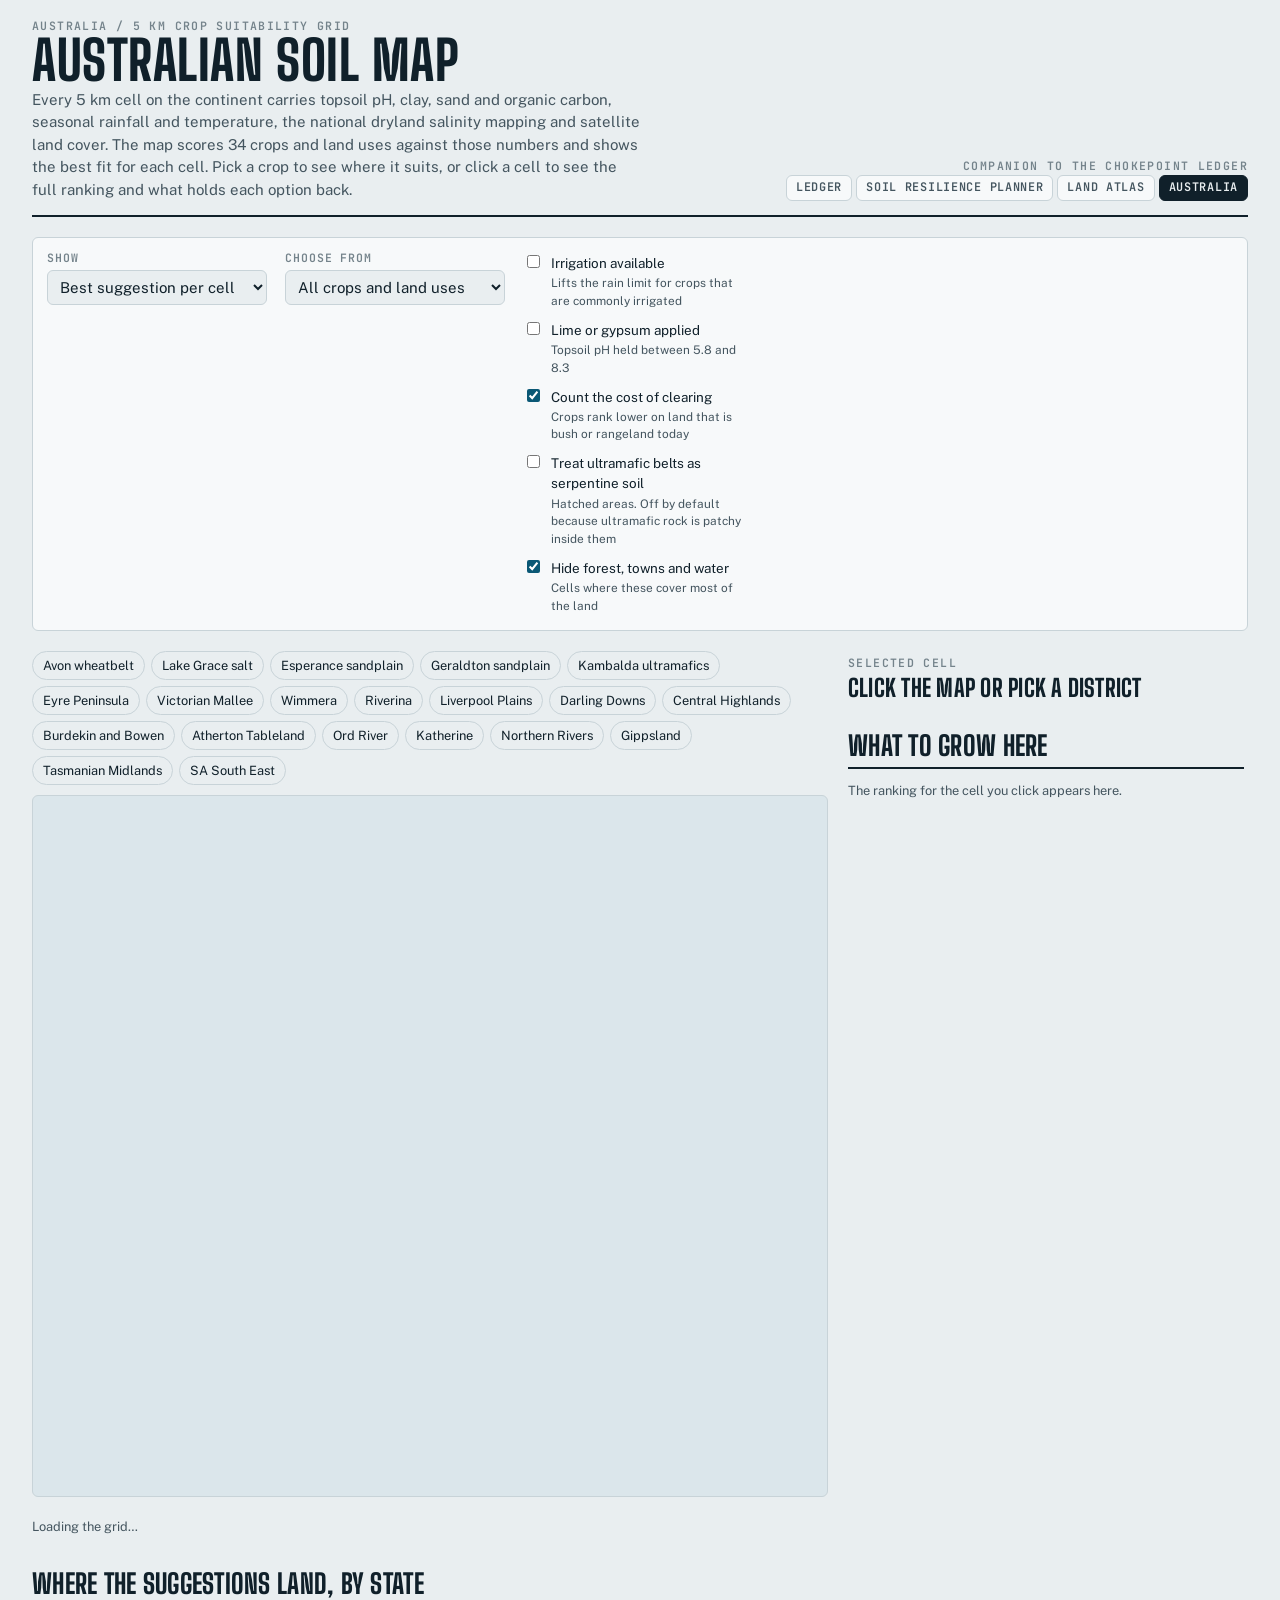
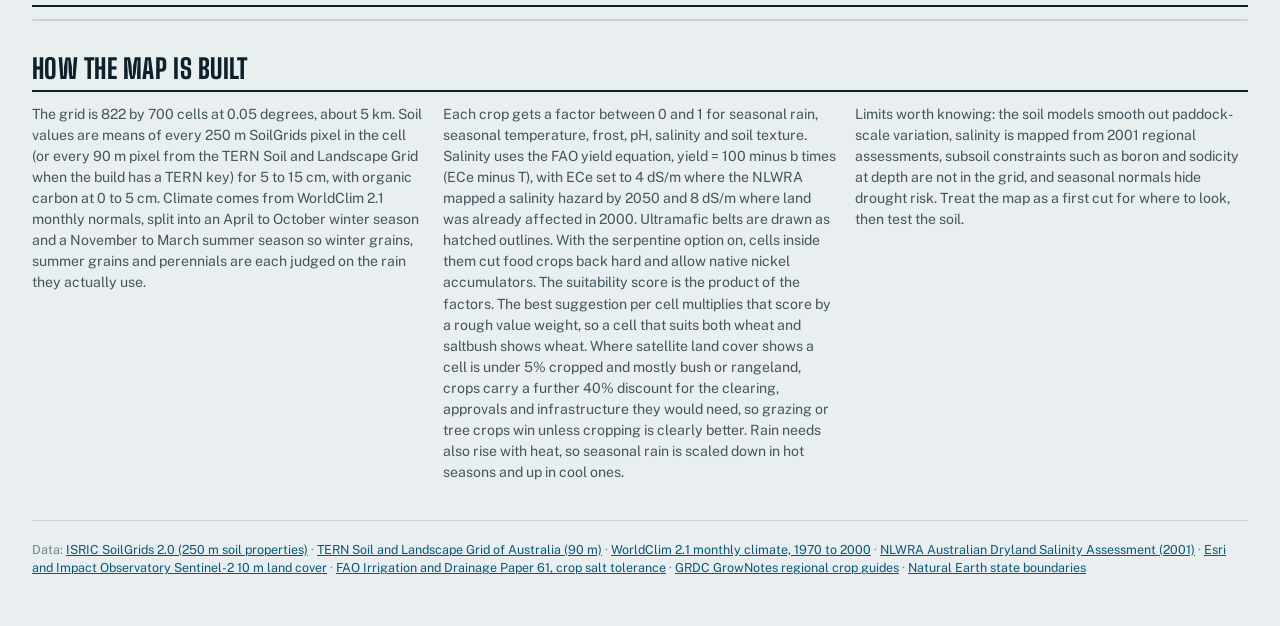
==== au.html @ 1408607e "Australian Soil Map: 5 km grid page, crop table, salinity coding Co-Authored-By: Claude Opus 5.5 <no" ====
<!doctype html>
<html lang="en">
<head>
<meta charset="utf-8">
<meta name="viewport" content="width=device-width, initial-scale=1, viewport-fit=cover">
<title>Australian Soil Map</title>
<meta name="description" content="A 5 km grid of Australian soil, climate, dryland salinity and land cover, scored against 34 crops and land uses to suggest what to grow and where. Click any cell for the full ranking and what limits each option.">
<link rel="stylesheet" href="https://js.arcgis.com/4.34/esri/themes/light/main.css" media="(prefers-color-scheme: light), (prefers-color-scheme: no-preference)">
<link rel="stylesheet" href="https://js.arcgis.com/4.34/esri/themes/dark/main.css" media="(prefers-color-scheme: dark)">
<link rel="stylesheet" href="assets/style.css">
</head>
<body>
<div class="wrap">
  <header class="mast">
    <div>
      <p class="eyebrow">Australia / 5 km crop suitability grid</p>
      <h1>Australian Soil Map</h1>
      <p class="lede">Every 5 km cell on the continent carries topsoil pH, clay, sand and organic carbon, seasonal rainfall and temperature, the national dryland salinity mapping and satellite land cover. The map scores 34 crops and land uses against those numbers and shows the best fit for each cell. Pick a crop to see where it suits, or click a cell to see the full ranking and what holds each option back.</p>
    </div>
    <div class="meta">
      <span class="eyebrow">Companion to the Chokepoint Ledger</span>
      <nav class="sitenav" aria-label="Pages"><a href="index.html">Ledger</a><a href="soil.html">Soil Resilience Planner</a><a href="land.html">Land Atlas</a><a href="au.html" aria-current="page">Australia</a></nav>
    </div>
  </header>

  <section class="auctl" aria-label="Map controls">
    <div class="field">
      <label for="modeSel">Show</label>
      <select id="modeSel">
        <optgroup label="Suggestions">
          <option value="best">Best suggestion per cell</option>
          <option value="crop">Suitability for one crop</option>
        </optgroup>
        <optgroup label="Soil and climate">
          <option value="ph">Topsoil pH</option>
          <option value="clay">Clay content</option>
          <option value="soc">Organic carbon</option>
          <option value="rain">Annual rainfall</option>
          <option value="rainW">April to October rainfall</option>
          <option value="rainS">November to March rainfall</option>
          <option value="sal">Dryland salinity (NLWRA)</option>
          <option value="crops">Current cropping share</option>
        </optgroup>
      </select>
    </div>
    <div class="field" id="cropField">
      <label for="cropSel">Crop</label>
      <select id="cropSel"></select>
    </div>
    <div class="field" id="groupField">
      <label for="groupSel">Choose from</label>
      <select id="groupSel"></select>
    </div>
    <div class="auchecks">
      <label class="check"><input type="checkbox" id="irr"> Irrigation available <span class="note">Lifts the rain limit for crops that are commonly irrigated</span></label>
      <label class="check"><input type="checkbox" id="fix"> Lime or gypsum applied <span class="note">Topsoil pH held between 5.8 and 8.3</span></label>
      <label class="check"><input type="checkbox" id="conv" checked> Count the cost of clearing <span class="note">Crops rank lower on land that is bush or rangeland today</span></label>
      <label class="check"><input type="checkbox" id="ultra"> Treat ultramafic belts as serpentine soil <span class="note">Hatched areas. Off by default because ultramafic rock is patchy inside them</span></label>
      <label class="check"><input type="checkbox" id="farm" checked> Hide forest, towns and water <span class="note">Cells where these cover most of the land</span></label>
    </div>
  </section>

  <div class="atlas">
    <div class="atlas-map">
      <div class="presets" id="districts" aria-label="Jump to a district"></div>
      <div id="viewDiv" role="application" aria-label="Map of Australia. Click a cell to see its crop ranking."></div>
      <div class="maplegend" id="legend"></div>
      <p class="note" id="status">Loading the grid…</p>
    </div>

    <aside class="atlas-side" aria-live="polite">
      <section class="spot">
        <span class="eyebrow">Selected cell</span>
        <h2 id="cellName">Click the map or pick a district</h2>
        <p class="note" id="cellCoords"></p>
        <div class="readouts" id="cellRo"></div>
      </section>
      <section class="overrides" id="ecBox" hidden>
        <div class="field">
          <label for="ecIn">Root-zone salinity for this cell, ECe <span class="mono" id="ecVal"></span></label>
          <input type="range" id="ecIn" min="0" max="40" step="0.5" value="1">
          <span class="note">Set from the salinity map. Move it to match a soil test or an EM38 survey.</span>
        </div>
      </section>
      <section>
        <div class="sec-head"><h2>What to grow here</h2></div>
        <div id="cellCrops"><p class="note">The ranking for the cell you click appears here.</p></div>
      </section>
      <section id="cellLinks" class="exports" hidden></section>
    </aside>
  </div>

  <section class="ausec">
    <div class="sec-head"><h2 id="tallyHead">Where the suggestions land, by state</h2></div>
    <p class="note" id="tallyNote"></p>
    <div class="tscroll"><table id="tally"></table></div>
  </section>

  <section class="ausec">
    <div class="sec-head"><h2>How the map is built</h2></div>
    <div class="method2">
      <p>The grid is 822 by 700 cells at 0.05 degrees, about 5 km. Soil values are means of every 250 m SoilGrids pixel in the cell (or every 90 m pixel from the TERN Soil and Landscape Grid when the build has a TERN key) for 5 to 15 cm, with organic carbon at 0 to 5 cm. Climate comes from WorldClim 2.1 monthly normals, split into an April to October winter season and a November to March summer season so winter grains, summer grains and perennials are each judged on the rain they actually use.</p>
      <p>Each crop gets a factor between 0 and 1 for seasonal rain, seasonal temperature, frost, pH, salinity and soil texture. Salinity uses the FAO yield equation, yield = 100 minus b times (ECe minus T), with ECe set to 4 dS/m where the NLWRA mapped a salinity hazard by 2050 and 8 dS/m where land was already affected in 2000. Ultramafic belts are drawn as hatched outlines. With the serpentine option on, cells inside them cut food crops back hard and allow native nickel accumulators. The suitability score is the product of the factors. The best suggestion per cell multiplies that score by a rough value weight, so a cell that suits both wheat and saltbush shows wheat. Where satellite land cover shows a cell is under 5% cropped and mostly bush or rangeland, crops carry a further 40% discount for the clearing, approvals and infrastructure they would need, so grazing or tree crops win unless cropping is clearly better. Rain needs also rise with heat, so seasonal rain is scaled down in hot seasons and up in cool ones.</p>
      <p>Limits worth knowing: the soil models smooth out paddock-scale variation, salinity is mapped from 2001 regional assessments, subsoil constraints such as boron and sodicity at depth are not in the grid, and seasonal normals hide drought risk. Treat the map as a first cut for where to look, then test the soil.</p>
    </div>
  </section>

  <section class="foot">
    <span id="built"></span>
    <span id="ausources"></span>
  </section>
</div>
<script src="data/au_crops.js"></script>
<script src="https://js.arcgis.com/4.34/"></script>
<script src="assets/au.js"></script>
</body>
</html>
---- assets/style.css ----
@font-face { font-family: "Big Shoulders Display"; font-weight: 700; font-display: swap; src: url("fonts/big-shoulders-display-latin-700-normal.woff2") format("woff2"); }
@font-face { font-family: "Big Shoulders Display"; font-weight: 800; font-display: swap; src: url("fonts/big-shoulders-display-latin-800-normal.woff2") format("woff2"); }
@font-face { font-family: "Public Sans"; font-weight: 400; font-display: swap; src: url("fonts/public-sans-latin-400-normal.woff2") format("woff2"); }
@font-face { font-family: "Public Sans"; font-weight: 600; font-display: swap; src: url("fonts/public-sans-latin-600-normal.woff2") format("woff2"); }
@font-face { font-family: "Public Sans"; font-weight: 700; font-display: swap; src: url("fonts/public-sans-latin-700-normal.woff2") format("woff2"); }
@font-face { font-family: "JetBrains Mono"; font-weight: 400; font-display: swap; src: url("fonts/jetbrains-mono-latin-400-normal.woff2") format("woff2"); }
@font-face { font-family: "JetBrains Mono"; font-weight: 600; font-display: swap; src: url("fonts/jetbrains-mono-latin-600-normal.woff2") format("woff2"); }
@font-face { font-family: "JetBrains Mono"; font-weight: 700; font-display: swap; src: url("fonts/jetbrains-mono-latin-700-normal.woff2") format("woff2"); }
/* Layout concept: a harbour-master's chart desk. The sea chart dominates, ledgers sit underneath. */
:root {
  --bg: #e9eef0;
  --surface: #f7f9fa;
  --ink: #10202a;
  --ink-2: #44555f;
  --muted: #74838b;
  --line: #c8d3d8;
  --sea: #dbe6eb;
  --land: #c4cfcb;
  --land-line: #f1f5f6;
  --accent: #0a5875;
  --accent-ink: #ffffff;
  --risk-lo: #8fb3c2;
  --risk-hi: #b8281a;
  --seq-lo: #e4ecef;
  --seq-oil: #0a4f6b;
  --seq-soil: #2f6b2a;
  --seq-vul: #a3261a;
  --div-neg: #b5481f;
  --div-pos: #1d6a8f;
  --div-mid: #d7dcdc;
  --s-severe: #b42318;
  --s-elevated: #b85f00;
  --s-watch: #7a6c00;
  --s-open: #2b7353;
  --s-bypass: #0a5875;
  --g-energy: #2a78d6;
  --g-fert: #eb6834;
  --g-food: #1baf7a;
  --g-metals: #eda100;
  --f-display: "Big Shoulders Display", "Arial Narrow", "Roboto Condensed", sans-serif;
  --f-body: "Public Sans", "Segoe UI", system-ui, sans-serif;
  --f-data: "JetBrains Mono", ui-monospace, "SF Mono", Menlo, monospace;
  --r: 6px;
}
@media (prefers-color-scheme: dark) {
  :root:not([data-theme="light"]) {
    --bg: #0c1418; --surface: #121d23; --ink: #e5edf0; --ink-2: #a8b7be; --muted: #7d8d95; --line: #25363f;
    --sea: #0f1c23; --land: #24343c; --land-line: #0c1418; --accent: #5cb2d4; --accent-ink: #06141a;
    --risk-lo: #3f6b7d; --risk-hi: #ff6b4d; --seq-lo: #1a2a31; --seq-oil: #6cc4e6; --seq-soil: #8fd17e; --seq-vul: #ff7a5c;
    --div-neg: #ff8a5c; --div-pos: #6cc4e6; --div-mid: #2b3940;
    --s-severe: #ff6b5b; --s-elevated: #f0a040; --s-watch: #d8c64a; --s-open: #5fc495; --s-bypass: #5cb2d4;
    --g-energy: #3987e5; --g-fert: #d95926; --g-food: #199e70; --g-metals: #c98500;
    color-scheme: dark;
  }
}
:root[data-theme="dark"] {
  --bg: #0c1418; --surface: #121d23; --ink: #e5edf0; --ink-2: #a8b7be; --muted: #7d8d95; --line: #25363f;
  --sea: #0f1c23; --land: #24343c; --land-line: #0c1418; --accent: #5cb2d4; --accent-ink: #06141a;
  --risk-lo: #3f6b7d; --risk-hi: #ff6b4d; --seq-lo: #1a2a31; --seq-oil: #6cc4e6; --seq-soil: #8fd17e; --seq-vul: #ff7a5c;
  --div-neg: #ff8a5c; --div-pos: #6cc4e6; --div-mid: #2b3940;
  --s-severe: #ff6b5b; --s-elevated: #f0a040; --s-watch: #d8c64a; --s-open: #5fc495; --s-bypass: #5cb2d4;
  --g-energy: #3987e5; --g-fert: #d95926; --g-food: #199e70; --g-metals: #c98500;
  color-scheme: dark;
}

* { box-sizing: border-box; }
[hidden] { display: none !important; }
body { margin: 0; background: var(--bg); color: var(--ink); font: 15px/1.5 var(--f-body); }
.wrap { max-width: 1440px; margin: 0 auto; padding-inline: clamp(16px, 3vw, 32px); padding-block: 20px 48px; }
h1, h2, h3 { font-family: var(--f-display); font-weight: 800; letter-spacing: 0.01em; text-wrap: balance; margin: 0; line-height: 1.05; }
h1 { font-size: clamp(2.1rem, 4.6vw, 3.4rem); text-transform: uppercase; }
h2 { font-size: 1.7rem; text-transform: uppercase; }
h3 { font-size: 1.15rem; text-transform: uppercase; letter-spacing: 0.03em; }
p { margin: 0; }
a { color: var(--accent); }
.mono, .num { font-family: var(--f-data); font-variant-numeric: tabular-nums; }
.eyebrow { font: 600 0.72rem/1 var(--f-data); letter-spacing: 0.12em; text-transform: uppercase; color: var(--muted); }
.lede { color: var(--ink-2); max-width: 68ch; }

/* masthead */
.mast { display: grid; grid-template-columns: minmax(0, 1fr) auto; gap: 12px 24px; align-items: end; border-bottom: 2px solid var(--ink); padding-bottom: 14px; }
.mast .meta { text-align: right; display: grid; gap: 4px; }
.pill { display: inline-flex; align-items: center; gap: 6px; font: 600 0.72rem/1 var(--f-data); letter-spacing: 0.06em; text-transform: uppercase; padding: 5px 8px; border-radius: 999px; border: 1px solid currentColor; }
.pill::before { content: ""; width: 7px; height: 7px; border-radius: 50%; background: currentColor; }
.st-severe { color: var(--s-severe); } .st-elevated { color: var(--s-elevated); } .st-watch { color: var(--s-watch); }
.st-open { color: var(--s-open); } .st-bypass { color: var(--s-bypass); }

/* ticker strip */
.tape { display: grid; grid-template-columns: repeat(6, minmax(0, 1fr)); border-bottom: 1px solid var(--line); }
.tape > div { padding: 12px 14px 12px 0; display: grid; gap: 2px; min-width: 0; }
.tape > div + div { padding-left: 14px; border-left: 1px solid var(--line); }
.tape .v { font: 700 1.55rem/1.1 var(--f-data); font-variant-numeric: tabular-nums; }
.tape .v small { font-size: 0.7rem; color: var(--muted); margin-left: 4px; font-weight: 500; }
.tape .k { font-size: 0.78rem; font-weight: 600; }
.tape .n { font-size: 0.72rem; color: var(--muted); }

/* live price strip */
.live { margin-top: 22px; display: grid; gap: 10px; }
.live-head { display: flex; flex-wrap: wrap; gap: 6px 16px; align-items: baseline; justify-content: space-between; }
.live-grid { display: grid; grid-template-columns: repeat(auto-fill, minmax(210px, 1fr)); gap: 0; border-top: 1px solid var(--line); border-left: 1px solid var(--line); }
.lcard { padding: 10px 12px 8px; border-right: 1px solid var(--line); border-bottom: 1px solid var(--line); display: grid; gap: 2px; min-width: 0; background: var(--surface); }
.lcard .k { font-size: 0.78rem; font-weight: 600; display: flex; align-items: center; gap: 6px; }
.lcard .v { font: 700 1.25rem/1.15 var(--f-data); font-variant-numeric: tabular-nums; }
.lcard .v small { font-size: 0.68rem; color: var(--muted); font-weight: 500; margin-left: 4px; }
.lcard .d { font: 0.72rem/1.3 var(--f-data); color: var(--ink-2); font-variant-numeric: tabular-nums; }
.lcard .d b { color: var(--ink); }
.lcard svg { width: 100%; height: 38px; display: block; overflow: visible; }
.lcard .spark { fill: none; stroke: var(--ink-2); stroke-width: 1.5; vector-effect: non-scaling-stroke; }
.lcard .area { fill: var(--accent); fill-opacity: 0.08; }
.lcard .war { stroke: var(--s-severe); stroke-dasharray: 2 2; stroke-width: 1; vector-effect: non-scaling-stroke; }
.lcard .end { fill: var(--ink); }
.stale { font: 600 0.6rem/1 var(--f-data); color: var(--s-elevated); border: 1px solid currentColor; padding: 2px 4px; border-radius: 3px; }
.livetag { font: 600 0.6rem/1 var(--f-data); color: var(--s-open); letter-spacing: 0.06em; margin-left: 6px; vertical-align: middle; }

/* desk */
.desk { display: grid; grid-template-columns: minmax(0, 1fr) 310px; gap: 0; margin-top: 18px; border: 1px solid var(--line); border-radius: var(--r); background: var(--surface); overflow: hidden; }
.mapbox { position: relative; min-width: 0; background: var(--sea); display: flex; flex-direction: column; justify-content: center; padding-bottom: 54px; }
#map { display: block; width: 100%; height: auto; touch-action: none; }
#map .land { fill: var(--land); stroke: var(--land-line); stroke-width: 0.5; vector-effect: non-scaling-stroke; }
#map .grat { fill: none; stroke: var(--ink); stroke-opacity: 0.07; stroke-width: 0.5; vector-effect: non-scaling-stroke; }
#map .route { fill: none; stroke-linecap: round; cursor: pointer; vector-effect: non-scaling-stroke; }
#map .route.dim { stroke-opacity: 0.08 !important; }
#map .route.sel { stroke-dasharray: none; }
#map .route-hit { fill: none; stroke: transparent; stroke-width: 12; cursor: pointer; vector-effect: non-scaling-stroke; }
#map .choke circle { stroke: var(--surface); stroke-width: 2; vector-effect: non-scaling-stroke; cursor: pointer; }
#map .choke text { font: 600 10px var(--f-data); fill: var(--ink); paint-order: stroke; stroke: var(--sea); stroke-width: 3px; pointer-events: none; }
.mapctl { position: absolute; left: 12px; bottom: 12px; display: flex; gap: 6px; }
.legend { position: absolute; right: 12px; bottom: 12px; background: color-mix(in srgb, var(--surface) 88%, transparent); border: 1px solid var(--line); border-radius: var(--r); padding: 8px 10px; font-size: 0.72rem; display: grid; gap: 6px; max-width: 260px; }
.legend .ramp { height: 8px; border-radius: 2px; }
.legend .ends { display: flex; justify-content: space-between; color: var(--muted); font-family: var(--f-data); }

.side { border-left: 1px solid var(--line); padding: 16px; display: grid; gap: 16px; align-content: start; min-width: 0; }
.field { display: grid; gap: 6px; }
.field label, .field .lab { font: 600 0.72rem/1 var(--f-data); letter-spacing: 0.08em; text-transform: uppercase; color: var(--muted); }
select, button, input { font: inherit; color: inherit; }
select { width: 100%; padding: 7px 8px; border: 1px solid var(--line); border-radius: var(--r); background: var(--bg); }
.chips { display: flex; flex-wrap: wrap; gap: 6px; }
.chip { border: 1px solid var(--line); background: var(--bg); border-radius: 999px; padding: 4px 10px; font-size: 0.8rem; cursor: pointer; display: inline-flex; gap: 6px; align-items: center; }
.chip i { width: 9px; height: 9px; border-radius: 2px; display: inline-block; }
.chip[aria-pressed="true"] { background: var(--ink); color: var(--bg); border-color: var(--ink); }
.btn { border: 1px solid var(--line); background: var(--surface); border-radius: var(--r); padding: 6px 10px; cursor: pointer; font-size: 0.8rem; }
.btn:hover, .chip:hover { border-color: var(--ink-2); }
button:focus-visible, select:focus-visible, input:focus-visible, .route-hit:focus-visible { outline: 2px solid var(--accent); outline-offset: 2px; }
input[type=range] { width: 100%; accent-color: var(--accent); }
.scen-val { font: 700 1rem var(--f-data); }
.detail { border-top: 1px solid var(--line); padding-top: 14px; display: grid; gap: 8px; font-size: 0.86rem; }
.detail dl { display: grid; grid-template-columns: auto 1fr; gap: 3px 12px; margin: 0; }
.detail dt { color: var(--muted); font-size: 0.78rem; }
.detail dd { margin: 0; font-family: var(--f-data); font-size: 0.8rem; font-variant-numeric: tabular-nums; }
.vbar { height: 6px; background: var(--line); border-radius: 3px; overflow: hidden; }
.vbar span { display: block; height: 100%; border-radius: 3px; }
.est { font: 600 0.62rem/1 var(--f-data); letter-spacing: 0.06em; color: var(--muted); border: 1px dashed var(--muted); padding: 2px 4px; border-radius: 3px; vertical-align: middle; }

/* tabs */
.tabs { display: flex; gap: 0; margin-top: 28px; border-bottom: 2px solid var(--ink); overflow-x: auto; }
.tab { border: 0; background: none; padding: 10px 16px 8px; font: 800 1rem var(--f-display); letter-spacing: 0.04em; text-transform: uppercase; cursor: pointer; color: var(--muted); white-space: nowrap; border-bottom: 4px solid transparent; margin-bottom: -2px; }
.tab[aria-selected="true"] { color: var(--ink); border-bottom-color: var(--accent); }
.panel { padding-top: 20px; display: grid; gap: 18px; }
.panel > * { min-width: 0; }
#cropCal svg { max-width: 1100px; }
.split { display: grid; grid-template-columns: minmax(0, 1.6fr) minmax(0, 1fr); gap: 28px; align-items: start; }
.split > * { min-width: 0; }

/* tables */
.tscroll { overflow-x: auto; border: 1px solid var(--line); border-radius: var(--r); background: var(--surface); }
table { border-collapse: collapse; width: 100%; font-size: 0.84rem; }
th, td { text-align: left; padding: 8px 10px; border-bottom: 1px solid var(--line); vertical-align: top; }
th { font: 600 0.7rem/1.2 var(--f-data); letter-spacing: 0.06em; text-transform: uppercase; color: var(--muted); cursor: pointer; user-select: none; white-space: nowrap; position: sticky; top: 0; background: var(--surface); }
td.num, th.num { text-align: right; font-family: var(--f-data); font-variant-numeric: tabular-nums; }
tbody tr { cursor: pointer; }
tbody tr:hover { background: color-mix(in srgb, var(--accent) 7%, transparent); }
tbody tr.sel { background: color-mix(in srgb, var(--accent) 14%, transparent); }
.gdot { width: 8px; height: 8px; border-radius: 2px; display: inline-block; margin-right: 6px; }
.scorecell { display: grid; grid-template-columns: 2.6em 1fr; gap: 8px; align-items: center; min-width: 120px; }

/* ranking chart */
.chart svg { width: 100%; height: auto; display: block; overflow: visible; }
.chart text { fill: var(--ink-2); font: 11px var(--f-data); }
.chart .lbl { fill: var(--ink); font: 600 12px var(--f-body); }
.chart .axis line, .chart .axis path { stroke: var(--line); }
.chart .grid line { stroke: var(--line); stroke-dasharray: 2 3; }
.weights { display: grid; gap: 10px; background: var(--surface); border: 1px solid var(--line); border-radius: var(--r); padding: 14px; }
.wrow { display: grid; grid-template-columns: 8.5em 1fr 2.6em; gap: 8px; align-items: center; font-size: 0.8rem; }
.wrow output { font-family: var(--f-data); text-align: right; }
.note { font-size: 0.8rem; color: var(--ink-2); }
.callout { border-left: 3px solid var(--accent); padding: 4px 0 4px 12px; color: var(--ink-2); max-width: 72ch; }
.callout strong { color: var(--ink); }

/* staple crops */
table.heat th { white-space: normal; min-width: 64px; vertical-align: bottom; line-height: 1.25; }
table.heat td.hc { font-family: var(--f-data); color: var(--ink); }
.crop-grid { display: grid; gap: 16px; }
.crop-detail p { max-width: 75ch; }
.crop-detail { display: grid; gap: 10px; align-content: start; font-size: 0.9rem; background: var(--surface); border: 1px solid var(--line); border-radius: var(--r); padding: 14px; }
.crop-detail dl { display: grid; grid-template-columns: auto 1fr; gap: 4px 12px; margin: 0; }
.crop-detail dt { color: var(--muted); font-size: 0.78rem; }
.crop-detail dd { margin: 0; font-size: 0.84rem; }
.chain { list-style: none; margin: 0; padding: 0 0 6px; display: grid; grid-auto-flow: column; grid-auto-columns: minmax(190px, 1fr); gap: 22px; overflow-x: auto; counter-reset: step; }
.chain .node { position: relative; display: grid; gap: 6px; align-content: start; padding: 12px; border: 1px solid var(--line); border-top: 3px solid currentColor; border-radius: var(--r); background: var(--surface); font-size: 0.82rem; color: var(--ink); }
.chain .node.st-severe { border-top-color: var(--s-severe); } .chain .node.st-elevated { border-top-color: var(--s-elevated); }
.chain .node.st-watch { border-top-color: var(--s-watch); } .chain .node.st-eased, .chain .node.st-open { border-top-color: var(--s-open); }
.chain .node + .node::before { content: ""; position: absolute; left: -18px; top: 22px; width: 12px; height: 2px; background: var(--muted); }
.chain .node + .node::after { content: ""; position: absolute; left: -10px; top: 18px; border: 5px solid transparent; border-left-color: var(--muted); }
.chain .pill { justify-self: start; }
.chain .nd { color: var(--ink-2); line-height: 1.4; }
.chain .binding { font: 700 0.62rem/1 var(--f-data); letter-spacing: 0.06em; text-transform: uppercase; background: var(--s-severe); color: var(--surface); padding: 3px 6px; border-radius: 3px; justify-self: start; }
.chain .chain-live { font-size: 0.72rem; color: var(--ink); background: color-mix(in srgb, var(--accent) 10%, transparent); padding: 4px 6px; border-radius: 3px; }
.st-eased { color: var(--s-open); }

/* page nav */
.sitenav { display: flex; gap: 4px; justify-content: flex-end; flex-wrap: wrap; }
.sitenav a { font: 600 0.74rem/1 var(--f-data); letter-spacing: 0.06em; text-transform: uppercase; text-decoration: none; color: var(--ink-2); padding: 6px 9px; border: 1px solid var(--line); border-radius: var(--r); background: var(--surface); }
.sitenav a[aria-current="page"] { background: var(--ink); color: var(--bg); border-color: var(--ink); }
.sitenav a:hover { border-color: var(--ink-2); }

/* soil methods */
.balance { display: grid; grid-template-columns: minmax(0, 1fr) minmax(0, 1.1fr); gap: 22px; background: var(--surface); border: 1px solid var(--line); border-radius: var(--r); padding: 16px; }
.balance h3 { margin-bottom: 6px; }
.brow { display: grid; grid-template-columns: 2.2em minmax(0, 1fr) 4.5em; gap: 10px; align-items: center; font-size: 0.84rem; }
.brow + .brow { margin-top: 10px; }
.brow .bn { font: 700 1rem var(--f-data); }
.bbar { height: 14px; border-radius: 3px; background: var(--line); overflow: hidden; display: flex; }
.bbar span { height: 100%; }
.bsrc { grid-column: 2 / 4; font-size: 0.78rem; color: var(--ink-2); margin-top: -4px; }
.soil-filters { display: flex; flex-wrap: wrap; gap: 14px 28px; align-items: end; }
.soil-actions { display: flex; gap: 8px; flex-wrap: wrap; margin-left: auto; }
.btn-go { background: var(--accent); color: var(--accent-ink); border-color: var(--accent); text-decoration: none; font-weight: 600; }
.btn-go:hover { filter: brightness(1.08); }
.mgrid { display: grid; grid-template-columns: repeat(auto-fill, minmax(300px, 1fr)); gap: 14px; }
.mcard { display: grid; gap: 8px; align-content: start; background: var(--surface); border: 1px solid var(--line); border-radius: var(--r); padding: 14px 16px 16px; scroll-margin-top: 20px; }
.mcard.flash { outline: 2px solid var(--accent); }
.mcard .mhead { display: flex; justify-content: space-between; gap: 10px; align-items: start; }
.mcard h3 { font-size: 1.25rem; }
.mcard .origin { font-size: 0.78rem; color: var(--muted); }
.mcard .mstat { font: 700 1.05rem/1.3 var(--f-data); color: var(--ink); border-left: 3px solid var(--s-open); padding-left: 10px; }
.mcard .mstat small { display: block; font: 400 0.76rem/1.4 var(--f-body); color: var(--ink-2); }
.mcard p { font-size: 0.86rem; color: var(--ink-2); }
.mcard .lim { font-size: 0.8rem; color: var(--ink-2); background: color-mix(in srgb, var(--s-elevated) 9%, transparent); border-radius: 4px; padding: 8px 10px; }
.mcard .lim b { color: var(--ink); }
.nuts { display: flex; flex-wrap: wrap; gap: 4px; }
.nut { font: 600 0.66rem/1 var(--f-data); letter-spacing: 0.04em; padding: 4px 6px; border-radius: 3px; border: 1px solid var(--line); color: var(--ink-2); }
.nut.l2 { background: color-mix(in srgb, var(--s-open) 16%, transparent); color: var(--ink); }
.nut.l3 { background: var(--s-open); color: var(--surface); border-color: var(--s-open); }
.strength { font: 600 0.62rem/1 var(--f-data); letter-spacing: 0.06em; text-transform: uppercase; padding: 4px 6px; border-radius: 3px; white-space: nowrap; }
.strength.strong { background: var(--ink); color: var(--bg); }
.strength.moderate { border: 1px solid var(--ink-2); color: var(--ink); }
.strength.mixed { border: 1px dashed var(--muted); color: var(--muted); }
.mcard .srcs { font-size: 0.74rem; }
#map .site circle { fill: var(--s-open); stroke: var(--surface); stroke-width: 2; vector-effect: non-scaling-stroke; cursor: pointer; }
#map .site text { font: 600 10px var(--f-data); fill: var(--ink); paint-order: stroke; stroke: var(--sea); stroke-width: 3px; pointer-events: none; }
@media (max-width: 800px) { .balance { grid-template-columns: 1fr; } .soil-actions { margin-left: 0; } }

/* restoration and marginal land */
.subsec { display: grid; gap: 14px; margin-top: 18px; }
.pgrid { display: grid; grid-template-columns: repeat(auto-fill, minmax(320px, 1fr)); gap: 14px; }
.pcard { display: grid; gap: 8px; align-content: start; background: var(--surface); border: 1px solid var(--line); border-radius: var(--r); padding: 14px 16px 16px; scroll-margin-top: 20px; }
.pcard.flash { outline: 2px solid var(--accent); }
.pcard h3 { font-size: 1.2rem; }
.pcard .origin { font-size: 0.78rem; color: var(--muted); }
.mstat.proj { font: 700 1.05rem/1.3 var(--f-data); border-left: 3px solid var(--accent); padding-left: 10px; }
.mstat.proj small { display: block; font: 400 0.76rem/1.4 var(--f-body); color: var(--ink-2); }
.pdl { display: grid; grid-template-columns: auto 1fr; gap: 3px 12px; margin: 0; font-size: 0.8rem; }
.pdl dt { color: var(--muted); } .pdl dd { margin: 0; color: var(--ink-2); }
.how { margin: 0; padding-left: 18px; font-size: 0.82rem; color: var(--ink-2); display: grid; gap: 2px; }
.lesson { font-size: 0.82rem; color: var(--ink-2); background: color-mix(in srgb, var(--accent) 8%, transparent); border-radius: 4px; padding: 8px 10px; }
.lesson b { color: var(--ink); }
button.nut { cursor: pointer; background: transparent; font: 600 0.66rem/1 var(--f-data); }
button.nut:hover { border-color: var(--ink-2); }
.landgrid { display: grid; grid-template-columns: repeat(auto-fill, minmax(230px, 1fr)); gap: 10px; }
.landtile { text-align: left; display: grid; gap: 6px; align-content: start; background: var(--surface); border: 1px solid var(--line); border-radius: var(--r); padding: 12px; cursor: pointer; font: inherit; color: var(--ink); }
.landtile span { font-size: 0.8rem; color: var(--ink-2); }
.landtile .go { font: 600 0.7rem var(--f-data); color: var(--accent); text-transform: uppercase; letter-spacing: 0.06em; }
.landtile:hover { border-color: var(--accent); }
.landpanel { display: grid; gap: 16px; background: var(--surface); border: 1px solid var(--line); border-radius: var(--r); padding: 16px; font-size: 0.88rem; }
.lp-head { display: flex; flex-wrap: wrap; justify-content: space-between; gap: 6px 20px; align-items: end; }
.lp-head h3 { font-size: 1.5rem; }
.lp-head .note { max-width: 60ch; }
.lp-grid { display: grid; grid-template-columns: minmax(0, 1.2fr) minmax(0, 1fr); gap: 22px; }
.lp-grid p { color: var(--ink-2); max-width: 70ch; }
.lp-grid b { color: var(--ink); }
.stagesrow { list-style: none; margin: 0; padding: 0; display: grid; grid-template-columns: repeat(3, minmax(0, 1fr)); gap: 12px; }
.stagesrow li { display: grid; gap: 4px; align-content: start; padding: 12px; border-radius: var(--r); background: var(--bg); border-top: 3px solid var(--s-open); position: relative; }
.stagesrow li:nth-child(1) { border-top-color: var(--s-elevated); }
.stagesrow li:nth-child(2) { border-top-color: var(--s-watch); }
.stagesrow .sn { font: 700 0.7rem var(--f-data); color: var(--muted); }
.stagesrow span:last-child { color: var(--ink-2); font-size: 0.84rem; }
table.plants { margin-top: 6px; font-size: 0.82rem; }
table.plants td { padding: 6px 8px 6px 0; } table.plants td:last-child { color: var(--ink-2); }
.econ { display: grid; gap: 8px; }
.econ h4 { margin: 0; font: 700 0.9rem var(--f-body); }
.erow { display: grid; grid-template-columns: 9.5em minmax(0, 1fr) 9.5em; gap: 10px; align-items: center; font-size: 0.8rem; }
.erow .mono { text-align: right; font-size: 0.76rem; }
#map .site.project rect { fill: var(--accent); stroke: var(--surface); stroke-width: 2; vector-effect: non-scaling-stroke; cursor: pointer; }
#map .site.project text { font: 600 10px var(--f-data); fill: var(--ink); paint-order: stroke; stroke: var(--sea); stroke-width: 3px; pointer-events: none; }
@media (max-width: 800px) { .lp-grid, .stagesrow { grid-template-columns: 1fr; } .erow { grid-template-columns: 1fr; } .erow .mono { text-align: left; } }

/* divergence ledger */
.ledger { display: grid; grid-template-columns: repeat(2, minmax(0, 1fr)); gap: 0; border-top: 1px solid var(--line); }
.entry { padding: 16px 18px 18px 0; border-bottom: 1px solid var(--line); display: grid; gap: 8px; align-content: start; min-width: 0; }
.entry:nth-child(even) { padding-left: 18px; border-left: 1px solid var(--line); }
.entry .row { display: grid; grid-template-columns: 6.5em 1fr; gap: 10px; font-size: 0.86rem; }
.entry .row b { font: 600 0.68rem/1.6 var(--f-data); letter-spacing: 0.08em; text-transform: uppercase; color: var(--muted); }
.lean { font: 600 0.68rem/1 var(--f-data); text-transform: uppercase; letter-spacing: 0.08em; padding: 4px 7px; border-radius: 3px; background: var(--ink); color: var(--bg); justify-self: start; }

.sources li { margin-bottom: 4px; font-size: 0.84rem; }
.foot { margin-top: 36px; padding-top: 14px; border-top: 1px solid var(--line); font-size: 0.78rem; color: var(--muted); display: grid; gap: 6px; }

.tip { position: fixed; pointer-events: none; z-index: 10; background: var(--ink); color: var(--bg); padding: 8px 10px; border-radius: var(--r); font-size: 0.78rem; max-width: 280px; line-height: 1.4; box-shadow: 0 6px 18px rgb(0 0 0 / 0.18); }
.tip b { font-family: var(--f-body); }
.tip .mono { font-size: 0.74rem; }

/* video capture mode: hides chrome so frames are clean */
body.capture .live, body.capture .side, body.capture .tabs, body.capture .foot, body.capture .mapctl, body.capture .mast, body.capture .tape { display: none; }
body.capture .desk { grid-template-columns: 1fr; border: 0; margin-top: 0; border-radius: 0; }
body.capture .mapbox { padding-bottom: 0; }
body.capture .wrap { padding-block: 0 24px; max-width: none; padding-inline: 0; }
body.capture:not(.portrait) #map { height: 100vh; }
body.capture:not(.view-panel) .panel { display: none !important; }
body.capture.view-panel .desk { display: none; }
body.capture.view-panel .wrap { padding: 40px 56px; }
body.capture.view-panel:not(.portrait) .panel { zoom: 1.55; }
body.capture:not(.portrait) .legend { zoom: 1.6; right: 20px; bottom: 20px; }
body.capture.view-panel.portrait .wrap { padding: 32px 16px; }
body.capture.portrait #map { height: 60vh; }
body.capture.portrait .legend { position: static; margin: 14px 16px; max-width: none; font-size: 0.8rem; }

@media (max-width: 1100px) {
  .tape { grid-template-columns: repeat(3, minmax(0, 1fr)); }
  .tape > div:nth-child(4) { border-left: 0; padding-left: 0; }
  .tape > div:nth-child(n+4) { border-top: 1px solid var(--line); }
  .desk { grid-template-columns: 1fr; }
  .side { border-left: 0; border-top: 1px solid var(--line); }
  .split { grid-template-columns: 1fr; }
}
@media (max-width: 640px) {
  .mast { grid-template-columns: 1fr; }
  .mast .meta { text-align: left; }
  .sitenav { justify-content: flex-start; }
  .tape { grid-template-columns: repeat(2, minmax(0, 1fr)); }
  .tape > div { border-left: 0 !important; padding-left: 0 !important; }
  .tape > div:nth-child(n+3) { border-top: 1px solid var(--line); }
  .ledger { grid-template-columns: 1fr; }
  .entry:nth-child(even) { padding-left: 0; border-left: 0; }
  .mapbox { padding-bottom: 0; }
  .legend { position: static; max-width: none; margin: 8px; }
  .mapctl { position: static; padding: 8px; }
}
@media (prefers-reduced-motion: reduce) { * { transition: none !important; animation: none !important; } }

/* ---------- Soil Resilience Planner (soil.html) ---------- */
.planner { display: grid; grid-template-columns: 300px minmax(0, 1fr); gap: 24px; margin-top: 20px; align-items: start; }
.pform { position: sticky; top: calc(env(safe-area-inset-top, 0px) + 12px); display: grid; gap: 16px; background: var(--surface); border: 1px solid var(--line); border-radius: var(--r); padding: 16px; max-height: calc(100vh - 24px); overflow: auto; }
.chip[role="radio"][aria-checked="true"] { background: var(--ink); color: var(--bg); border-color: var(--ink); }
.presults { display: grid; gap: 30px; min-width: 0; }
.presults > section { min-width: 0; }
.sec-head { display: flex; flex-wrap: wrap; gap: 4px 14px; align-items: baseline; margin-bottom: 12px; border-bottom: 2px solid var(--ink); padding-bottom: 6px; }
.exposure { display: grid; gap: 12px; background: var(--surface); border: 1px solid var(--line); border-radius: var(--r); padding: 16px; }
.ex-head { display: flex; flex-wrap: wrap; gap: 8px 16px; justify-content: space-between; align-items: end; }
.gauges { display: grid; grid-template-columns: repeat(4, minmax(0, 1fr)); gap: 16px; }
.gauge { display: grid; gap: 4px; }
.gauge .k { font-size: 0.78rem; font-weight: 600; }
.gauge .v { font: 700 1.35rem/1.1 var(--f-data); font-variant-numeric: tabular-nums; }
.stages { display: grid; grid-template-columns: repeat(3, minmax(0, 1fr)); gap: 16px; align-items: start; }
.stage { display: grid; gap: 12px; }
.st-head { display: grid; gap: 2px; }
.pick { display: grid; gap: 8px; background: var(--surface); border: 1px solid var(--line); border-radius: var(--r); padding: 12px 14px; }
.pick.top { border-color: var(--s-open); box-shadow: inset 0 3px 0 var(--s-open); }
.pick h4 { margin: 0; font: 700 1rem/1.25 var(--f-body); }
.pick .mhead { display: flex; justify-content: space-between; gap: 8px; align-items: start; }
.pick .fit { display: grid; grid-template-columns: 1fr 2.6em; gap: 8px; align-items: center; font-size: 0.78rem; }
.pick .mstat { font: 700 0.9rem/1.3 var(--f-data); border-left: 3px solid var(--s-open); padding-left: 8px; }
.pick .mstat small { display: block; font: 400 0.74rem/1.35 var(--f-body); color: var(--ink-2); }
.pick .why { margin: 0; padding-left: 18px; font-size: 0.8rem; color: var(--ink-2); display: grid; gap: 2px; }
.pick .lim { font-size: 0.78rem; color: var(--ink-2); background: color-mix(in srgb, var(--s-elevated) 9%, transparent); border-radius: 4px; padding: 7px 9px; }
.pick .lim b { color: var(--ink); }
.empty { padding: 12px; border: 1px dashed var(--line); border-radius: var(--r); }
#covTable td:first-child { white-space: nowrap; }
.cv { display: inline-block; width: 12px; height: 12px; border-radius: 50%; vertical-align: -1px; border: 1.5px solid var(--s-open); margin: 0 3px; }
.cv.c3 { background: var(--s-open); }
.cv.c2 { background: linear-gradient(90deg, var(--s-open) 50%, transparent 50%); }
.cv.c1 { background: transparent; }
.cv.c0 { border-color: var(--line); border-style: dashed; }
#covTable tr.sum td { border-top: 2px solid var(--ink); background: color-mix(in srgb, var(--accent) 7%, transparent); }
#covTable tbody tr { cursor: default; }
#gaps { display: grid; gap: 8px; margin-top: 12px; }
.gap { font-size: 0.86rem; padding: 10px 12px; border-left: 3px solid var(--s-elevated); background: color-mix(in srgb, var(--s-elevated) 8%, transparent); border-radius: 0 4px 4px 0; max-width: 85ch; }
.gap.ok { border-left-color: var(--s-open); background: color-mix(in srgb, var(--s-open) 8%, transparent); }
.sys { list-style: none; counter-reset: sys; margin: 0; padding: 0; display: grid; grid-template-columns: repeat(auto-fill, minmax(280px, 1fr)); gap: 12px; }
.sys li { display: grid; gap: 6px; align-content: start; background: var(--surface); border: 1px solid var(--line); border-radius: var(--r); padding: 12px 14px; font-size: 0.84rem; color: var(--ink-2); }
.sys li b { color: var(--ink); font-size: 0.92rem; }
.sys .here { font: 0.76rem/1.4 var(--f-data); color: var(--ink); background: color-mix(in srgb, var(--accent) 10%, transparent); padding: 5px 7px; border-radius: 3px; }
@media (max-width: 1100px) { .stages { grid-template-columns: 1fr; } .gauges { grid-template-columns: repeat(2, minmax(0, 1fr)); } }
@media (max-width: 860px) { .planner { grid-template-columns: 1fr; } .pform { position: static; max-height: none; } }

/* ---------- Land Conversion Atlas (land.html) ---------- */
.atlas { display: grid; grid-template-columns: minmax(0, 1fr) 400px; gap: 20px; margin-top: 20px; align-items: start; }
.atlas-map { position: relative; display: grid; gap: 10px; min-width: 0; }
#viewDiv { height: min(78vh, 760px); min-height: 460px; width: 100%; border: 1px solid var(--line); border-radius: var(--r); overflow: hidden; background: var(--sea); }
.presets { display: flex; flex-wrap: wrap; gap: 6px; }
.presets .chip i { width: 9px; height: 9px; border-radius: 50%; display: inline-block; }
.maplegend { display: flex; flex-wrap: wrap; gap: 6px 14px; font-size: 0.76rem; color: var(--ink-2); }
.maplegend span { display: inline-flex; gap: 6px; align-items: center; }
.maplegend i { width: 12px; height: 12px; border-radius: 50%; display: inline-block; opacity: 0.85; }
.maplegend i.dia { width: 9px; height: 9px; border-radius: 1px; transform: rotate(45deg); background: #0a5875; }
.atlas-side { display: grid; gap: 22px; min-width: 0; position: sticky; top: calc(env(safe-area-inset-top, 0px) + 12px); max-height: calc(100vh - 24px); overflow: auto; padding-right: 4px; }
.spot h2 { font-size: 1.5rem; margin-top: 2px; }
.readouts { display: grid; grid-template-columns: repeat(3, minmax(0, 1fr)); gap: 10px 12px; margin-top: 10px; }
.ro { display: grid; gap: 1px; min-width: 0; }
.ro .k { font-size: 0.72rem; color: var(--muted); }
.ro .v { font: 700 1.05rem/1.2 var(--f-data); font-variant-numeric: tabular-nums; }
.ro .v small { font-size: 0.66rem; color: var(--muted); margin-left: 3px; font-weight: 500; }
.ro .n { font-size: 0.66rem; color: var(--muted); }
.overrides { display: grid; gap: 14px; background: var(--surface); border: 1px solid var(--line); border-radius: var(--r); padding: 14px; }
.croprow { display: grid; gap: 6px; padding: 10px 12px; border: 1px solid var(--line); border-radius: var(--r); background: var(--surface); position: relative; }
.croprow + .croprow { margin-top: 8px; }
.croprow.top { border-color: var(--s-open); box-shadow: inset 3px 0 0 var(--s-open); }
.croprow .est { position: absolute; right: 10px; bottom: 8px; }
.cr-head { display: flex; justify-content: space-between; gap: 8px; align-items: center; }
.croprow .fit { display: grid; grid-template-columns: 1fr 2.4em; gap: 8px; align-items: center; font-size: 0.78rem; }
.croprow .mono { text-align: right; }
.why2 { font-size: 0.78rem; color: var(--ink-2); }
.warn2 { font-size: 0.76rem; color: var(--s-elevated); }
.usechip { font: 600 0.62rem/1 var(--f-data); letter-spacing: 0.05em; text-transform: uppercase; padding: 4px 6px; border-radius: 3px; border: 1px solid var(--line); color: var(--ink-2); white-space: nowrap; }
.usechip.u-metal { border-color: var(--s-open); color: var(--s-open); }
.usechip.u-forage { border-color: var(--s-watch); color: var(--s-watch); }
.usechip.u-oil { border-color: var(--accent); color: var(--accent); }
.stagesrow.vertical { grid-template-columns: 1fr; margin: 10px 0; }
#pathway { display: grid; gap: 8px; font-size: 0.86rem; }
#pathway .btn { justify-self: start; text-decoration: none; }
.exports { display: grid; gap: 8px; }
.exports .btn { text-align: center; text-decoration: none; }
.exports .btn:disabled { opacity: 0.5; cursor: not-allowed; }
.esri-view .esri-view-surface--inset-outline:focus::after { outline: 2px solid var(--accent); }
@media (max-width: 1050px) { .atlas { grid-template-columns: 1fr; } .atlas-side { position: static; max-height: none; overflow: visible; } #viewDiv { height: 62vh; } }
@media (max-width: 480px) { .readouts { grid-template-columns: repeat(2, minmax(0, 1fr)); } }

.check { display: grid; grid-template-columns: auto 1fr; gap: 2px 8px; align-items: baseline; font-size: 0.84rem; }
.check .note { grid-column: 2; }
.check input { accent-color: var(--accent); }

/* ---------- Australian Soil Map (au.html) ---------- */
.auctl { display: grid; grid-template-columns: repeat(3, minmax(0, 220px)) minmax(0, 1fr); gap: 14px 18px; margin-top: 20px; align-items: start; background: var(--surface); border: 1px solid var(--line); border-radius: var(--r); padding: 14px; }
.auchecks { display: grid; gap: 8px; }
.auchecks .check .note { font-size: 0.74rem; }
.ausec { margin-top: 34px; }
.method2 { display: grid; grid-template-columns: repeat(auto-fit, minmax(300px, 1fr)); gap: 18px; font-size: 0.88rem; color: var(--ink-2); }
.method2 p { margin: 0; max-width: 70ch; }
#legend button { all: unset; display: inline-flex; gap: 6px; align-items: center; cursor: pointer; border-radius: 3px; padding: 1px 3px; }
#legend button:hover, #legend button:focus-visible { outline: 1px solid var(--ink-2); }
#legend i { border-radius: 2px; }
#legend .ramp { width: 220px; height: 10px; border-radius: 2px; }
#legend .rampwrap { display: grid; gap: 3px; font: 0.7rem var(--f-data); color: var(--muted); }
#legend .rampwrap .ends { display: flex; justify-content: space-between; }
#legend small { color: var(--muted); font-family: var(--f-data); }
#tally td small { color: var(--muted); font-family: var(--f-data); margin-left: 4px; }
#tally .sw { width: 9px; height: 9px; border-radius: 2px; display: inline-block; margin-right: 6px; vertical-align: middle; }
.lcbar { display: flex; height: 8px; border-radius: 2px; overflow: hidden; background: var(--line); margin-top: 4px; }
.lcbar span { display: block; height: 100%; }
.lim { font: 600 0.62rem/1 var(--f-data); letter-spacing: 0.05em; text-transform: uppercase; color: var(--s-elevated); }
.facs { display: grid; grid-template-columns: repeat(3, minmax(0, 1fr)); gap: 4px 10px; font-size: 0.7rem; color: var(--muted); }
.facs span { display: grid; gap: 2px; }
.facs .vbar { height: 4px; }
@media (max-width: 1050px) { .auctl { grid-template-columns: repeat(2, minmax(0, 1fr)); } .auchecks { grid-column: 1 / -1; } }
@media (max-width: 520px) { .auctl { grid-template-columns: 1fr; } }
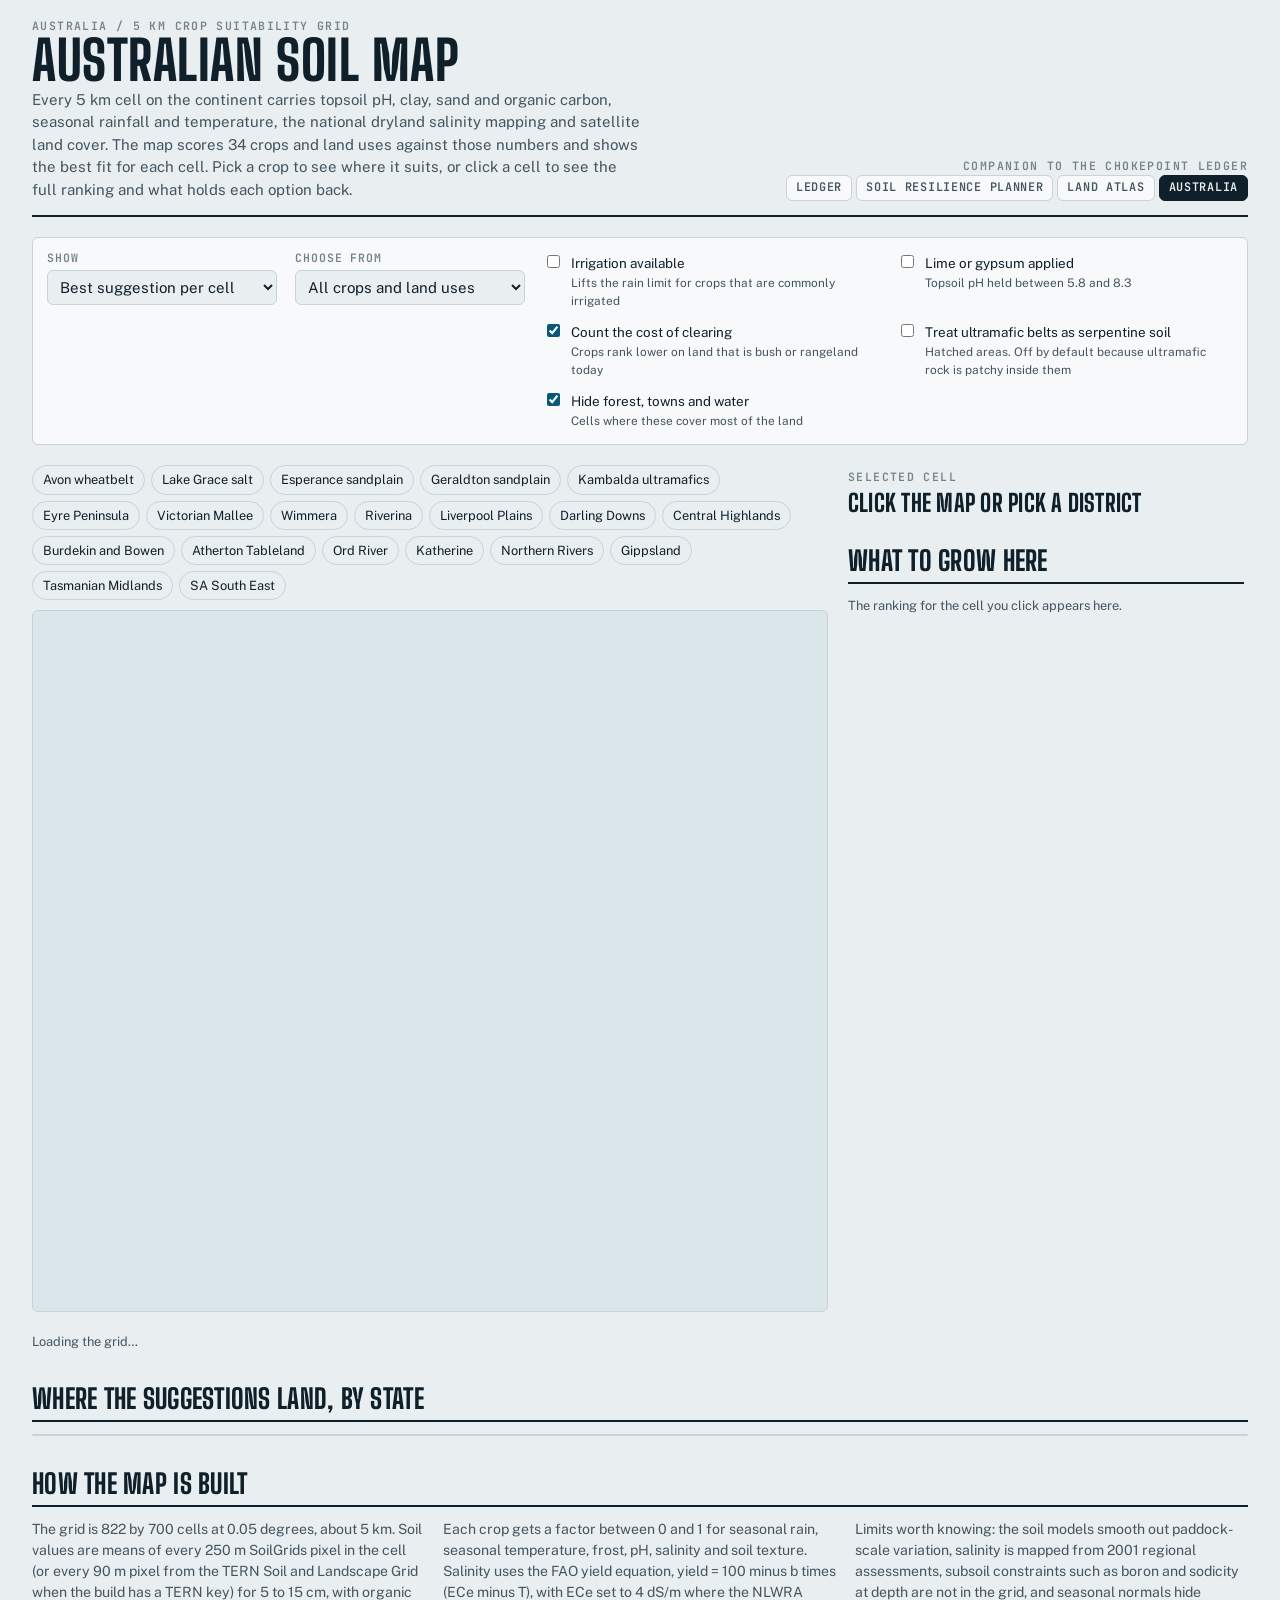
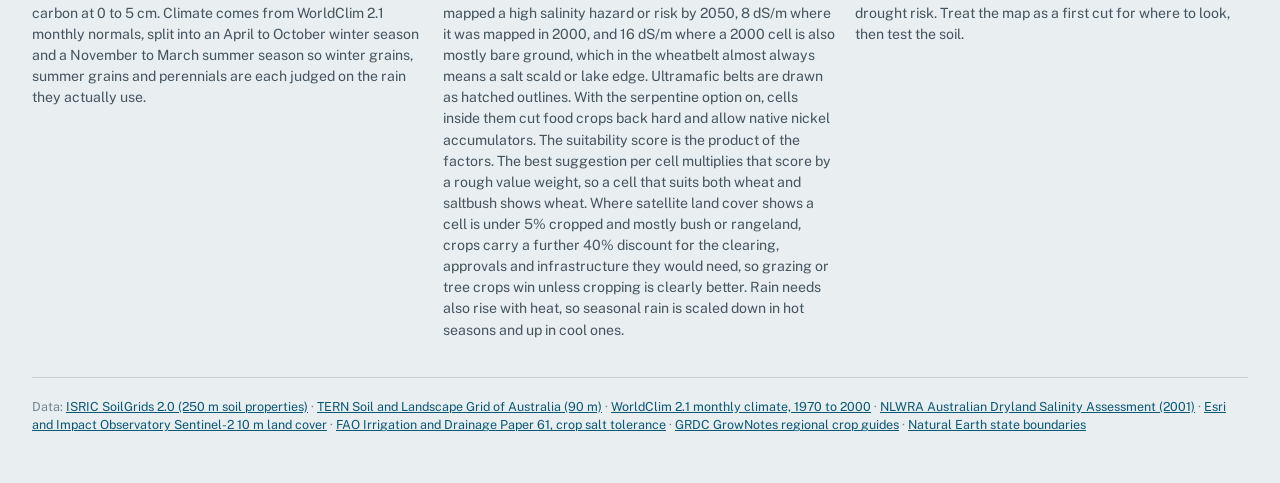
==== commit 16a7c215: "Australian Soil Map: scoring calibration, salt scalds, ultramafic toggle, nav and docs Co-Authored-B" ====
--- a/au.html
+++ b/au.html
@@ -100,7 +100,7 @@
     <div class="sec-head"><h2>How the map is built</h2></div>
     <div class="method2">
       <p>The grid is 822 by 700 cells at 0.05 degrees, about 5 km. Soil values are means of every 250 m SoilGrids pixel in the cell (or every 90 m pixel from the TERN Soil and Landscape Grid when the build has a TERN key) for 5 to 15 cm, with organic carbon at 0 to 5 cm. Climate comes from WorldClim 2.1 monthly normals, split into an April to October winter season and a November to March summer season so winter grains, summer grains and perennials are each judged on the rain they actually use.</p>
-      <p>Each crop gets a factor between 0 and 1 for seasonal rain, seasonal temperature, frost, pH, salinity and soil texture. Salinity uses the FAO yield equation, yield = 100 minus b times (ECe minus T), with ECe set to 4 dS/m where the NLWRA mapped a salinity hazard by 2050 and 8 dS/m where land was already affected in 2000. Ultramafic belts are drawn as hatched outlines. With the serpentine option on, cells inside them cut food crops back hard and allow native nickel accumulators. The suitability score is the product of the factors. The best suggestion per cell multiplies that score by a rough value weight, so a cell that suits both wheat and saltbush shows wheat. Where satellite land cover shows a cell is under 5% cropped and mostly bush or rangeland, crops carry a further 40% discount for the clearing, approvals and infrastructure they would need, so grazing or tree crops win unless cropping is clearly better. Rain needs also rise with heat, so seasonal rain is scaled down in hot seasons and up in cool ones.</p>
+      <p>Each crop gets a factor between 0 and 1 for seasonal rain, seasonal temperature, frost, pH, salinity and soil texture. Salinity uses the FAO yield equation, yield = 100 minus b times (ECe minus T), with ECe set to 4 dS/m where the NLWRA mapped a high salinity hazard or risk by 2050, 8 dS/m where it was mapped in 2000, and 16 dS/m where a 2000 cell is also mostly bare ground, which in the wheatbelt almost always means a salt scald or lake edge. Ultramafic belts are drawn as hatched outlines. With the serpentine option on, cells inside them cut food crops back hard and allow native nickel accumulators. The suitability score is the product of the factors. The best suggestion per cell multiplies that score by a rough value weight, so a cell that suits both wheat and saltbush shows wheat. Where satellite land cover shows a cell is under 5% cropped and mostly bush or rangeland, crops carry a further 40% discount for the clearing, approvals and infrastructure they would need, so grazing or tree crops win unless cropping is clearly better. Rain needs also rise with heat, so seasonal rain is scaled down in hot seasons and up in cool ones.</p>
       <p>Limits worth knowing: the soil models smooth out paddock-scale variation, salinity is mapped from 2001 regional assessments, subsoil constraints such as boron and sodicity at depth are not in the grid, and seasonal normals hide drought risk. Treat the map as a first cut for where to look, then test the soil.</p>
     </div>
   </section>
--- a/assets/style.css
+++ b/assets/style.css
@@ -439,8 +439,9 @@
 .check input { accent-color: var(--accent); }
 
 /* ---------- Australian Soil Map (au.html) ---------- */
-.auctl { display: grid; grid-template-columns: repeat(3, minmax(0, 220px)) minmax(0, 1fr); gap: 14px 18px; margin-top: 20px; align-items: start; background: var(--surface); border: 1px solid var(--line); border-radius: var(--r); padding: 14px; }
-.auchecks { display: grid; gap: 8px; }
+.auctl { display: flex; flex-wrap: wrap; gap: 14px 18px; margin-top: 20px; align-items: start; background: var(--surface); border: 1px solid var(--line); border-radius: var(--r); padding: 14px; }
+.auctl > .field { flex: 0 1 230px; }
+.auchecks { flex: 1 1 520px; display: grid; grid-template-columns: repeat(auto-fit, minmax(230px, 1fr)); gap: 10px 18px; }
 .auchecks .check .note { font-size: 0.74rem; }
 .ausec { margin-top: 34px; }
 .method2 { display: grid; grid-template-columns: repeat(auto-fit, minmax(300px, 1fr)); gap: 18px; font-size: 0.88rem; color: var(--ink-2); }
@@ -460,5 +461,5 @@
 .facs { display: grid; grid-template-columns: repeat(3, minmax(0, 1fr)); gap: 4px 10px; font-size: 0.7rem; color: var(--muted); }
 .facs span { display: grid; gap: 2px; }
 .facs .vbar { height: 4px; }
-@media (max-width: 1050px) { .auctl { grid-template-columns: repeat(2, minmax(0, 1fr)); } .auchecks { grid-column: 1 / -1; } }
-@media (max-width: 520px) { .auctl { grid-template-columns: 1fr; } }
+@media (max-width: 520px) { .auctl > .field { flex: 1 1 100%; } }
+.auchecks .check { align-content: start; }
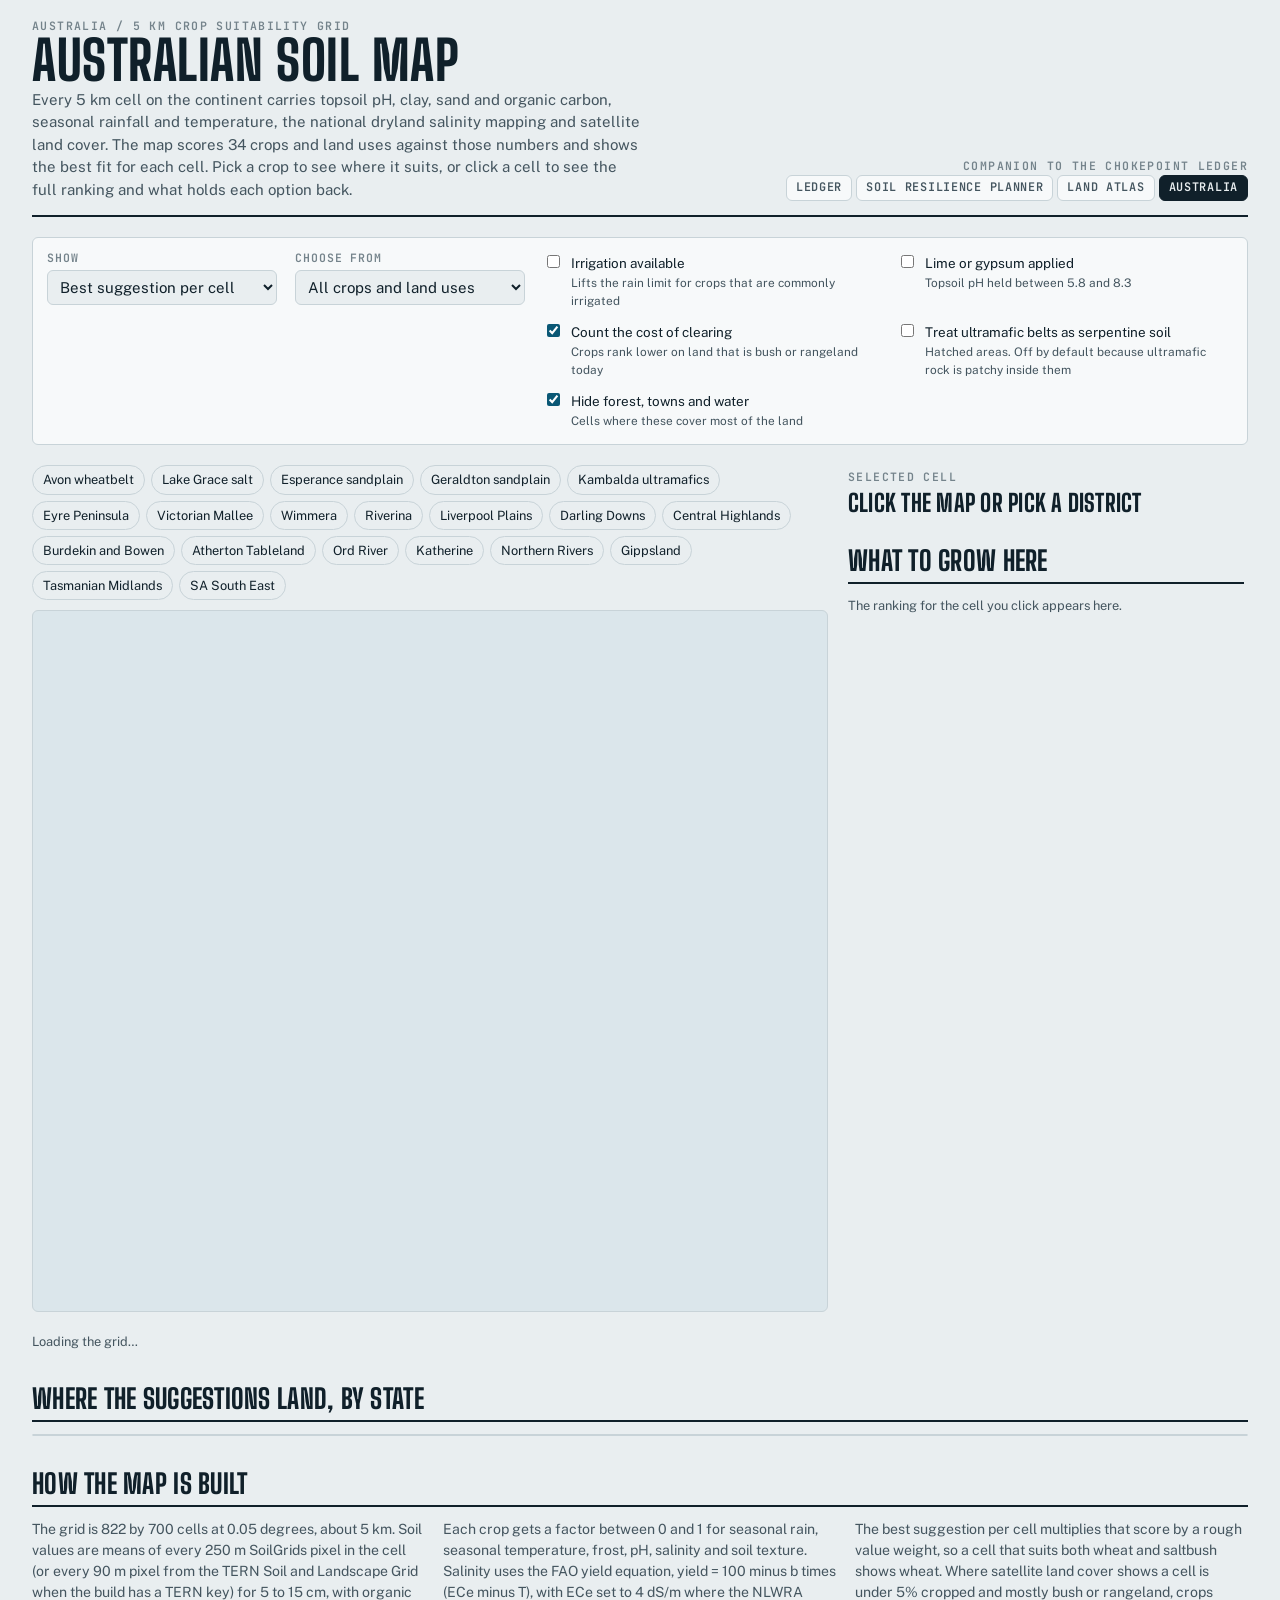
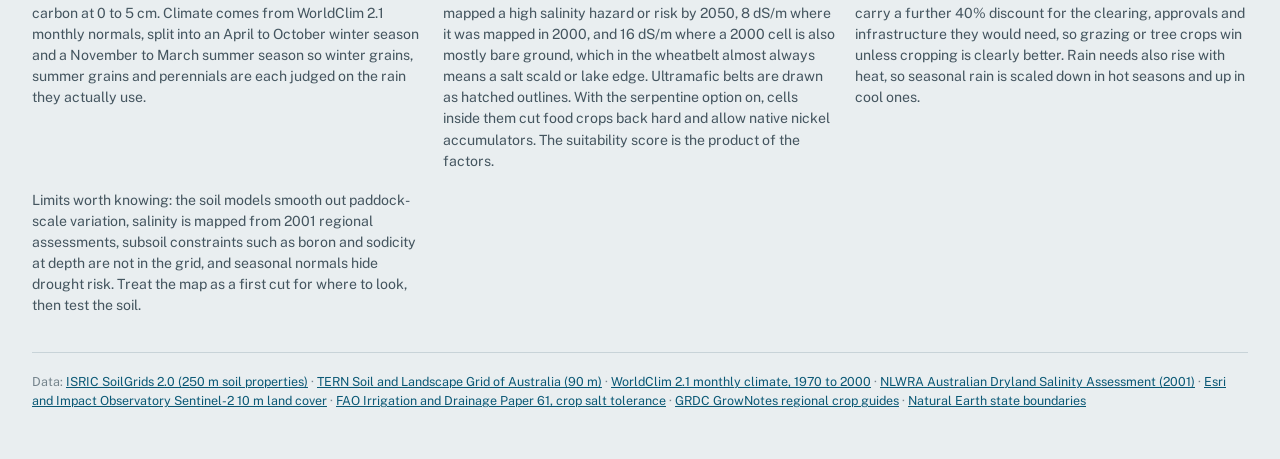
==== commit c77fbecb: "Australian Soil Map: monsoon rule, open on Australia, clear masked cells Co-Authored-By: Claude Opus" ====
--- a/au.html
+++ b/au.html
@@ -100,7 +100,8 @@
     <div class="sec-head"><h2>How the map is built</h2></div>
     <div class="method2">
       <p>The grid is 822 by 700 cells at 0.05 degrees, about 5 km. Soil values are means of every 250 m SoilGrids pixel in the cell (or every 90 m pixel from the TERN Soil and Landscape Grid when the build has a TERN key) for 5 to 15 cm, with organic carbon at 0 to 5 cm. Climate comes from WorldClim 2.1 monthly normals, split into an April to October winter season and a November to March summer season so winter grains, summer grains and perennials are each judged on the rain they actually use.</p>
-      <p>Each crop gets a factor between 0 and 1 for seasonal rain, seasonal temperature, frost, pH, salinity and soil texture. Salinity uses the FAO yield equation, yield = 100 minus b times (ECe minus T), with ECe set to 4 dS/m where the NLWRA mapped a high salinity hazard or risk by 2050, 8 dS/m where it was mapped in 2000, and 16 dS/m where a 2000 cell is also mostly bare ground, which in the wheatbelt almost always means a salt scald or lake edge. Ultramafic belts are drawn as hatched outlines. With the serpentine option on, cells inside them cut food crops back hard and allow native nickel accumulators. The suitability score is the product of the factors. The best suggestion per cell multiplies that score by a rough value weight, so a cell that suits both wheat and saltbush shows wheat. Where satellite land cover shows a cell is under 5% cropped and mostly bush or rangeland, crops carry a further 40% discount for the clearing, approvals and infrastructure they would need, so grazing or tree crops win unless cropping is clearly better. Rain needs also rise with heat, so seasonal rain is scaled down in hot seasons and up in cool ones.</p>
+      <p>Each crop gets a factor between 0 and 1 for seasonal rain, seasonal temperature, frost, pH, salinity and soil texture. Salinity uses the FAO yield equation, yield = 100 minus b times (ECe minus T), with ECe set to 4 dS/m where the NLWRA mapped a high salinity hazard or risk by 2050, 8 dS/m where it was mapped in 2000, and 16 dS/m where a 2000 cell is also mostly bare ground, which in the wheatbelt almost always means a salt scald or lake edge. Ultramafic belts are drawn as hatched outlines. With the serpentine option on, cells inside them cut food crops back hard and allow native nickel accumulators. The suitability score is the product of the factors.</p>
+      <p>The best suggestion per cell multiplies that score by a rough value weight, so a cell that suits both wheat and saltbush shows wheat. Where satellite land cover shows a cell is under 5% cropped and mostly bush or rangeland, crops carry a further 40% discount for the clearing, approvals and infrastructure they would need, so grazing or tree crops win unless cropping is clearly better. Rain needs also rise with heat, so seasonal rain is scaled down in hot seasons and up in cool ones.</p>
       <p>Limits worth knowing: the soil models smooth out paddock-scale variation, salinity is mapped from 2001 regional assessments, subsoil constraints such as boron and sodicity at depth are not in the grid, and seasonal normals hide drought risk. Treat the map as a first cut for where to look, then test the soil.</p>
     </div>
   </section>
